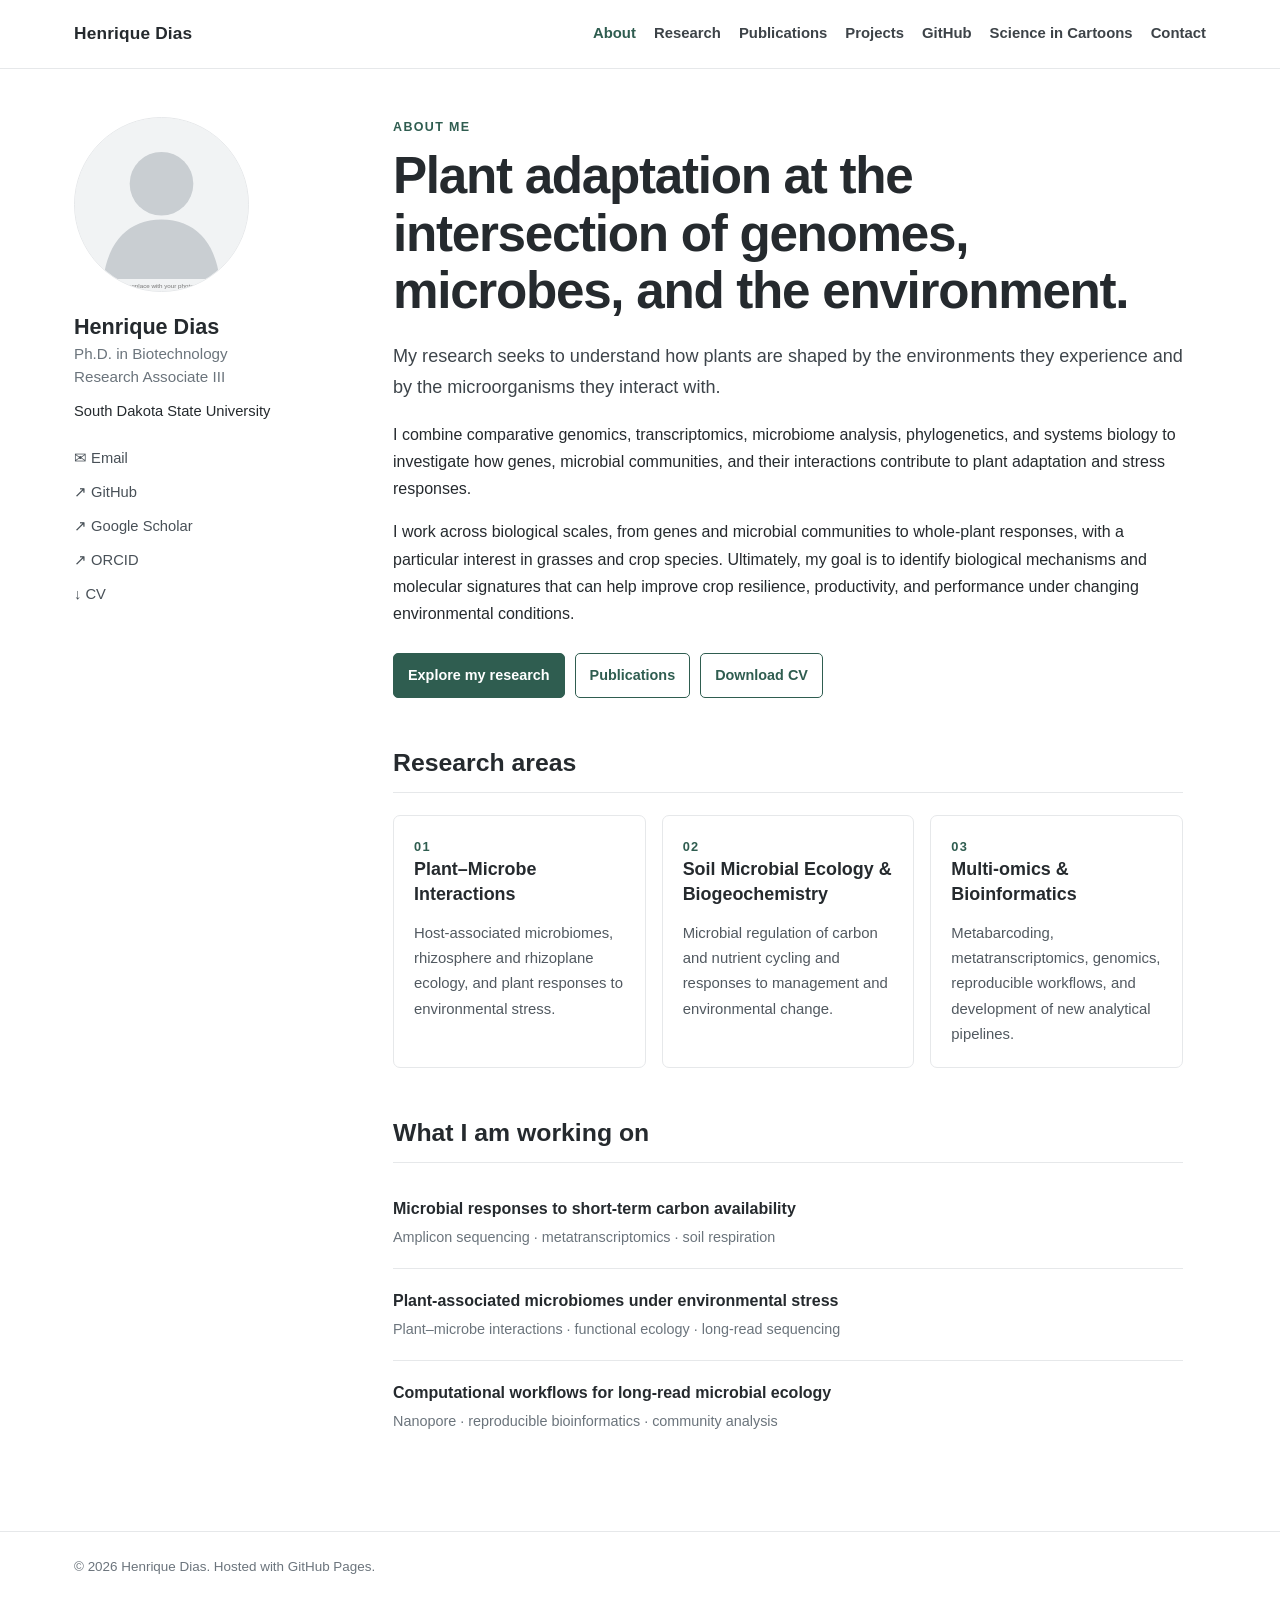
==== index.html @ 5ff7c1b1 "Revise personal introduction and research description Updated the content to reflect new research fo" ====
<!DOCTYPE html>
<html lang="en">
<head>
  <meta charset="UTF-8">
  <meta name="viewport" content="width=device-width, initial-scale=1.0">
  <meta name="description" content="Academic website of Henrique Dias — plant–soil–microbe interactions, microbial ecology, multi-omics and bioinformatics.">
  <title>About | Henrique Dias</title>
  <link rel="stylesheet" href="assets/css/style.css">
</head>
<body>
  <header class="site-header">
    <div class="header-inner">
      <a class="brand" href="index.html">Henrique Dias</a>
      <nav class="nav" aria-label="Main navigation">
        <a class="active" href="index.html">About</a>
<a class="" href="research.html">Research</a>
<a class="" href="publications.html">Publications</a>
<a class="" href="projects.html">Projects</a>
<a class="" href="github.html">GitHub</a>
<a class="" href="cartoons.html">Science in Cartoons</a>
<a class="" href="contact.html">Contact</a>
      </nav>
    </div>
  </header>

  <main class="page-shell">
    
    <aside class="sidebar">
      <img class="profile-photo" src="assets/images/profile.svg" alt="Henrique Dias profile photo">
      <div>
        <h2 class="profile-name">Henrique Dias</h2>
        <p class="profile-title">Ph.D. in Biotechnology<br>Research Associate III</p>
        <p class="profile-affiliation">South Dakota State University</p>
      </div>
      <ul class="profile-links">
        <li><a href="mailto:YOUR_EMAIL_HERE">✉ Email</a></li>
        <li><a href="https://github.com/henrimdias">↗ GitHub</a></li>
        <li><a href="#">↗ Google Scholar</a></li>
        <li><a href="#">↗ ORCID</a></li>
        <li><a href="#">↓ CV</a></li>
      </ul>
    </aside>
    
    <section class="content">
      
<div class="eyebrow">About me</div>
<h1>Plant adaptation at the intersection of genomes, microbes, and the environment.</h1>

<p class="lead">
  My research seeks to understand how plants are shaped by the environments they experience
  and by the microorganisms they interact with.
</p>

<p>
  I combine comparative genomics, transcriptomics, microbiome analysis, phylogenetics,
  and systems biology to investigate how genes, microbial communities, and their interactions
  contribute to plant adaptation and stress responses.
</p>

<p>
  I work across biological scales, from genes and microbial communities to whole-plant responses,
  with a particular interest in grasses and crop species. Ultimately, my goal is to identify
  biological mechanisms and molecular signatures that can help improve crop resilience,
  productivity, and performance under changing environmental conditions.
</p>

<div class="button-row">
  <a class="button primary" href="research.html">Explore my research</a>
  <a class="button" href="publications.html">Publications</a>
  <a class="button" href="#">Download CV</a>
</div>

<h2>Research areas</h2>
<div class="cards">
  <div class="card">
    <div class="number">01</div>
    <h3>Plant–Microbe Interactions</h3>
    <p>Host-associated microbiomes, rhizosphere and rhizoplane ecology, and plant responses to environmental stress.</p>
  </div>
  <div class="card">
    <div class="number">02</div>
    <h3>Soil Microbial Ecology & Biogeochemistry</h3>
    <p>Microbial regulation of carbon and nutrient cycling and responses to management and environmental change.</p>
  </div>
  <div class="card">
    <div class="number">03</div>
    <h3>Multi-omics & Bioinformatics</h3>
    <p>Metabarcoding, metatranscriptomics, genomics, reproducible workflows, and development of new analytical pipelines.</p>
  </div>
</div>

<h2>What I am working on</h2>
<div class="item">
  <div class="item-title">Microbial responses to short-term carbon availability</div>
  <div class="item-meta">Amplicon sequencing · metatranscriptomics · soil respiration</div>
</div>
<div class="item">
  <div class="item-title">Plant-associated microbiomes under environmental stress</div>
  <div class="item-meta">Plant–microbe interactions · functional ecology · long-read sequencing</div>
</div>
<div class="item">
  <div class="item-title">Computational workflows for long-read microbial ecology</div>
  <div class="item-meta">Nanopore · reproducible bioinformatics · community analysis</div>
</div>

    </section>
  </main>

  <footer class="site-footer">
    <div class="footer-inner">© 2026 Henrique Dias. Hosted with GitHub Pages.</div>
  </footer>
</body>
</html>
---- assets/css/style.css ----
:root {
  --bg: #ffffff;
  --text: #252a2e;
  --muted: #6b747c;
  --line: #e6e8ea;
  --soft: #f6f7f8;
  --accent: #2f5d50;
  --accent-dark: #21463c;
  --max: 1180px;
}

* { box-sizing: border-box; }

html { scroll-behavior: smooth; }

body {
  margin: 0;
  background: var(--bg);
  color: var(--text);
  font-family: -apple-system, BlinkMacSystemFont, "Segoe UI", Roboto, Helvetica, Arial, sans-serif;
  line-height: 1.7;
}

a {
  color: var(--accent);
  text-decoration: none;
}

a:hover { text-decoration: underline; }

.site-header {
  border-bottom: 1px solid var(--line);
  background: rgba(255,255,255,.96);
  position: sticky;
  top: 0;
  z-index: 100;
}

.header-inner {
  max-width: var(--max);
  margin: 0 auto;
  padding: 0 24px;
  min-height: 68px;
  display: flex;
  align-items: center;
  justify-content: space-between;
  gap: 24px;
}

.brand {
  color: var(--text);
  font-size: 1.08rem;
  font-weight: 700;
  letter-spacing: .01em;
}

.brand:hover { text-decoration: none; }

.nav {
  display: flex;
  flex-wrap: wrap;
  gap: 18px;
  justify-content: flex-end;
}

.nav a {
  color: #3d4348;
  font-size: .93rem;
  font-weight: 600;
}

.nav a.active { color: var(--accent); }

.page-shell {
  max-width: var(--max);
  margin: 0 auto;
  padding: 48px 24px 80px;
  display: grid;
  grid-template-columns: 255px minmax(0, 1fr);
  gap: 64px;
}

.sidebar {
  align-self: start;
  position: sticky;
  top: 112px;
}

.profile-photo {
  width: 175px;
  height: 175px;
  object-fit: cover;
  border-radius: 50%;
  display: block;
  margin-bottom: 22px;
  border: 1px solid var(--line);
  background: var(--soft);
}

.profile-name {
  margin: 0 0 3px;
  font-size: 1.35rem;
  line-height: 1.2;
}

.profile-title {
  margin: 0 0 10px;
  color: var(--muted);
  font-size: .95rem;
  line-height: 1.5;
}

.profile-affiliation {
  margin: 0 0 20px;
  font-size: .92rem;
}

.profile-links {
  list-style: none;
  padding: 0;
  margin: 18px 0 0;
}

.profile-links li { margin: 7px 0; }

.profile-links a {
  color: #485057;
  font-size: .92rem;
}

.content {
  min-width: 0;
  max-width: 790px;
}

.content h1 {
  margin: 0 0 22px;
  font-size: clamp(2rem, 4vw, 3.25rem);
  line-height: 1.12;
  letter-spacing: -.025em;
}

.content h2 {
  margin-top: 44px;
  margin-bottom: 14px;
  font-size: 1.55rem;
  border-bottom: 1px solid var(--line);
  padding-bottom: 8px;
}

.content h3 {
  margin-top: 28px;
  margin-bottom: 8px;
  font-size: 1.12rem;
}

.lead {
  font-size: 1.13rem;
  color: #3e454b;
}

.eyebrow {
  color: var(--accent);
  font-size: .78rem;
  font-weight: 800;
  text-transform: uppercase;
  letter-spacing: .11em;
  margin-bottom: 9px;
}

.button-row {
  display: flex;
  flex-wrap: wrap;
  gap: 10px;
  margin: 26px 0 10px;
}

.button {
  display: inline-block;
  border: 1px solid var(--accent);
  color: var(--accent);
  padding: 9px 14px;
  border-radius: 5px;
  font-size: .9rem;
  font-weight: 700;
}

.button.primary {
  background: var(--accent);
  color: white;
}

.button:hover {
  text-decoration: none;
  background: var(--soft);
}

.button.primary:hover {
  background: var(--accent-dark);
}

.cards {
  display: grid;
  grid-template-columns: repeat(3, minmax(0, 1fr));
  gap: 16px;
  margin-top: 22px;
}

.card {
  border: 1px solid var(--line);
  border-radius: 7px;
  padding: 20px;
  background: #fff;
}

.card h3 {
  margin-top: 0;
  line-height: 1.35;
}

.card p {
  font-size: .93rem;
  color: #515960;
  margin-bottom: 0;
}

.number {
  color: var(--accent);
  font-size: .8rem;
  font-weight: 800;
  letter-spacing: .1em;
}

.item {
  border-bottom: 1px solid var(--line);
  padding: 18px 0;
}

.item:last-child { border-bottom: 0; }

.item-title {
  font-weight: 700;
  margin-bottom: 3px;
}

.item-meta {
  color: var(--muted);
  font-size: .9rem;
}

.tags {
  display: flex;
  flex-wrap: wrap;
  gap: 7px;
  margin-top: 12px;
}

.tag {
  background: var(--soft);
  border: 1px solid var(--line);
  border-radius: 999px;
  padding: 4px 9px;
  font-size: .78rem;
  color: #596168;
}

.note {
  border-left: 4px solid var(--accent);
  background: var(--soft);
  padding: 14px 16px;
  margin: 24px 0;
}

.placeholder {
  border: 1px dashed #b8bec3;
  background: var(--soft);
  border-radius: 7px;
  padding: 28px 18px;
  text-align: center;
  color: var(--muted);
}

.site-footer {
  border-top: 1px solid var(--line);
  color: var(--muted);
  font-size: .84rem;
}

.footer-inner {
  max-width: var(--max);
  margin: 0 auto;
  padding: 24px;
}

@media (max-width: 900px) {
  .header-inner {
    align-items: flex-start;
    flex-direction: column;
    padding-top: 17px;
    padding-bottom: 17px;
  }

  .nav {
    justify-content: flex-start;
    gap: 12px 16px;
  }

  .page-shell {
    grid-template-columns: 1fr;
    gap: 35px;
    padding-top: 34px;
  }

  .sidebar {
    position: static;
    display: grid;
    grid-template-columns: 120px 1fr;
    column-gap: 20px;
    align-items: center;
  }

  .profile-photo {
    width: 115px;
    height: 115px;
    margin: 0;
  }

  .profile-links {
    grid-column: 1 / -1;
    display: flex;
    flex-wrap: wrap;
    gap: 5px 16px;
    margin-top: 18px;
  }

  .cards { grid-template-columns: 1fr; }
}

@media (max-width: 540px) {
  .nav { font-size: .88rem; }
  .sidebar { grid-template-columns: 88px 1fr; }
  .profile-photo { width: 82px; height: 82px; }
  .page-shell { padding-left: 18px; padding-right: 18px; }
}
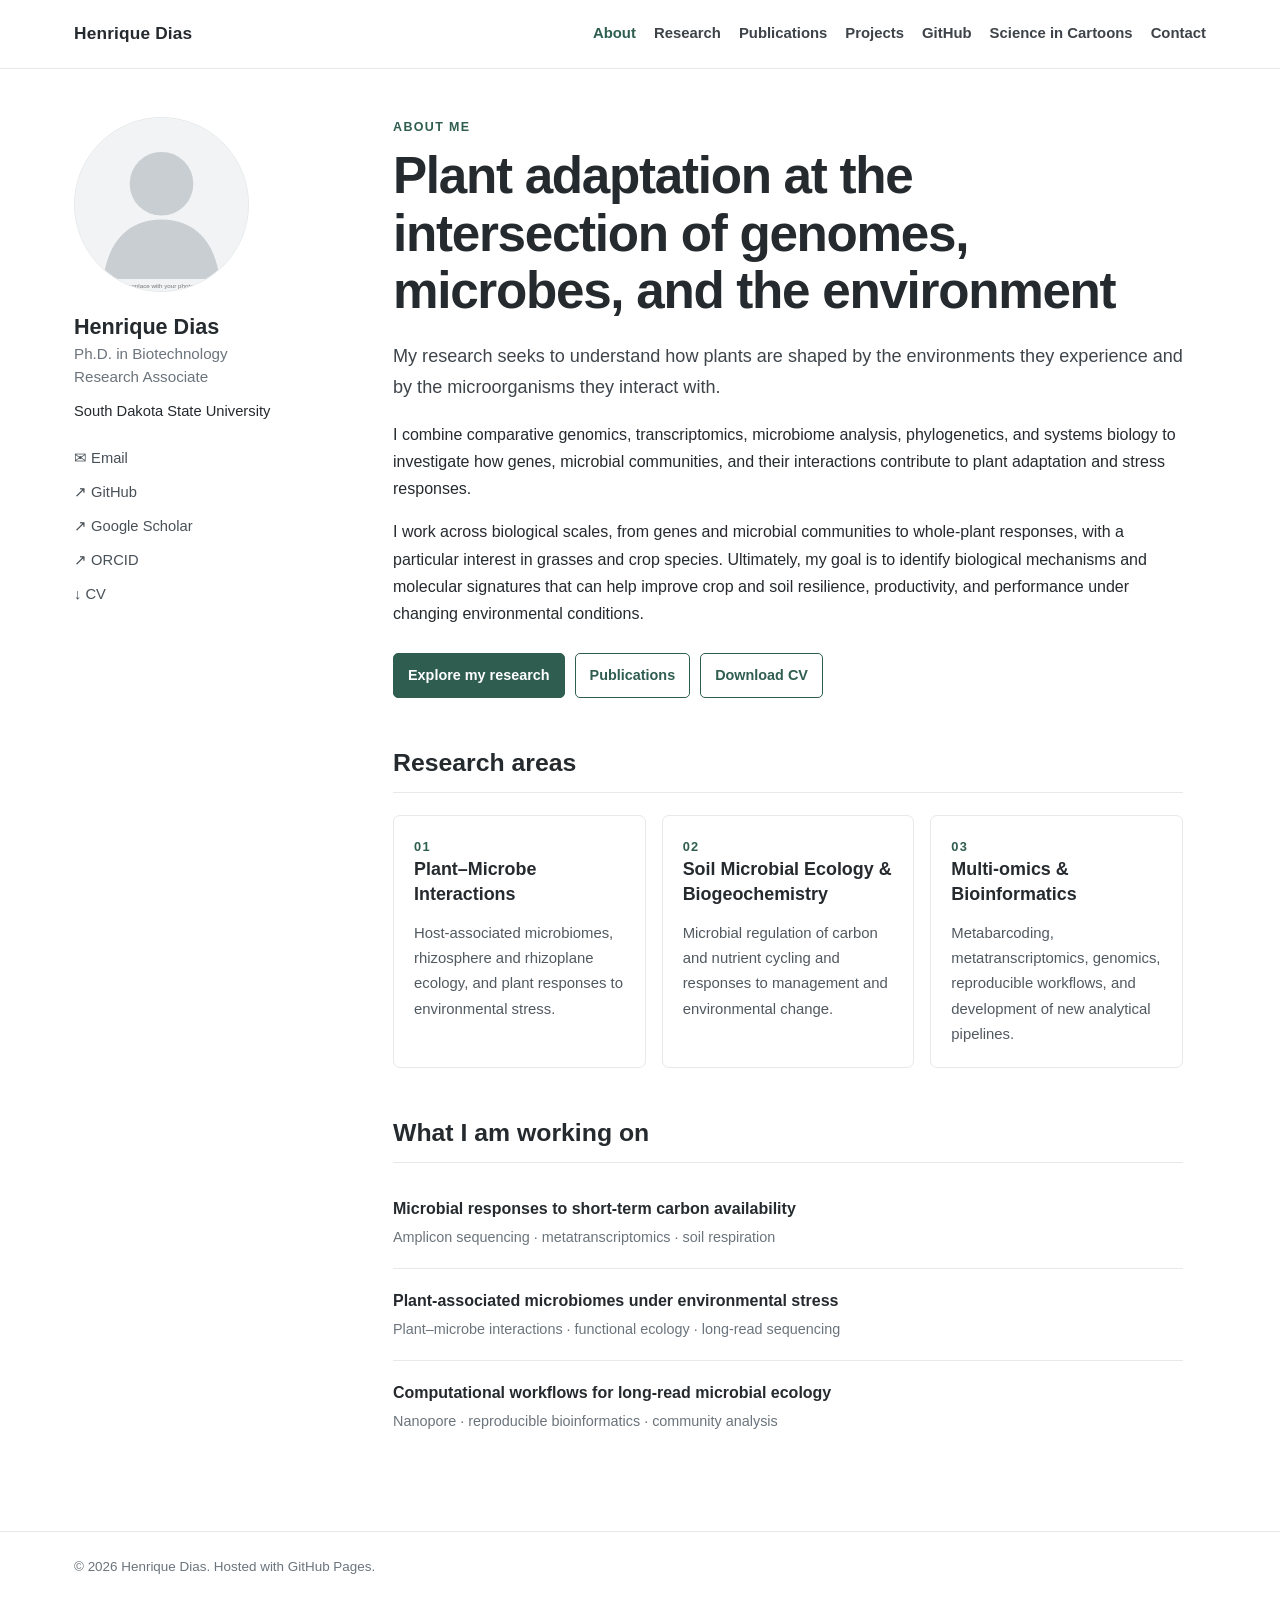
==== commit 097a8486: "Modify profile title and enhance content description Updated profile title and improved text clarity" ====
--- a/index.html
+++ b/index.html
@@ -29,7 +29,7 @@
       <img class="profile-photo" src="assets/images/profile.svg" alt="Henrique Dias profile photo">
       <div>
         <h2 class="profile-name">Henrique Dias</h2>
-        <p class="profile-title">Ph.D. in Biotechnology<br>Research Associate III</p>
+        <p class="profile-title">Ph.D. in Biotechnology<br>Research Associate</p>
         <p class="profile-affiliation">South Dakota State University</p>
       </div>
       <ul class="profile-links">
@@ -44,7 +44,7 @@
     <section class="content">
       
 <div class="eyebrow">About me</div>
-<h1>Plant adaptation at the intersection of genomes, microbes, and the environment.</h1>
+<h1>Plant adaptation at the intersection of genomes, microbes, and the environment</h1>
 
 <p class="lead">
   My research seeks to understand how plants are shaped by the environments they experience
@@ -60,7 +60,7 @@
 <p>
   I work across biological scales, from genes and microbial communities to whole-plant responses,
   with a particular interest in grasses and crop species. Ultimately, my goal is to identify
-  biological mechanisms and molecular signatures that can help improve crop resilience,
+  biological mechanisms and molecular signatures that can help improve crop and soil resilience,
   productivity, and performance under changing environmental conditions.
 </p>
 
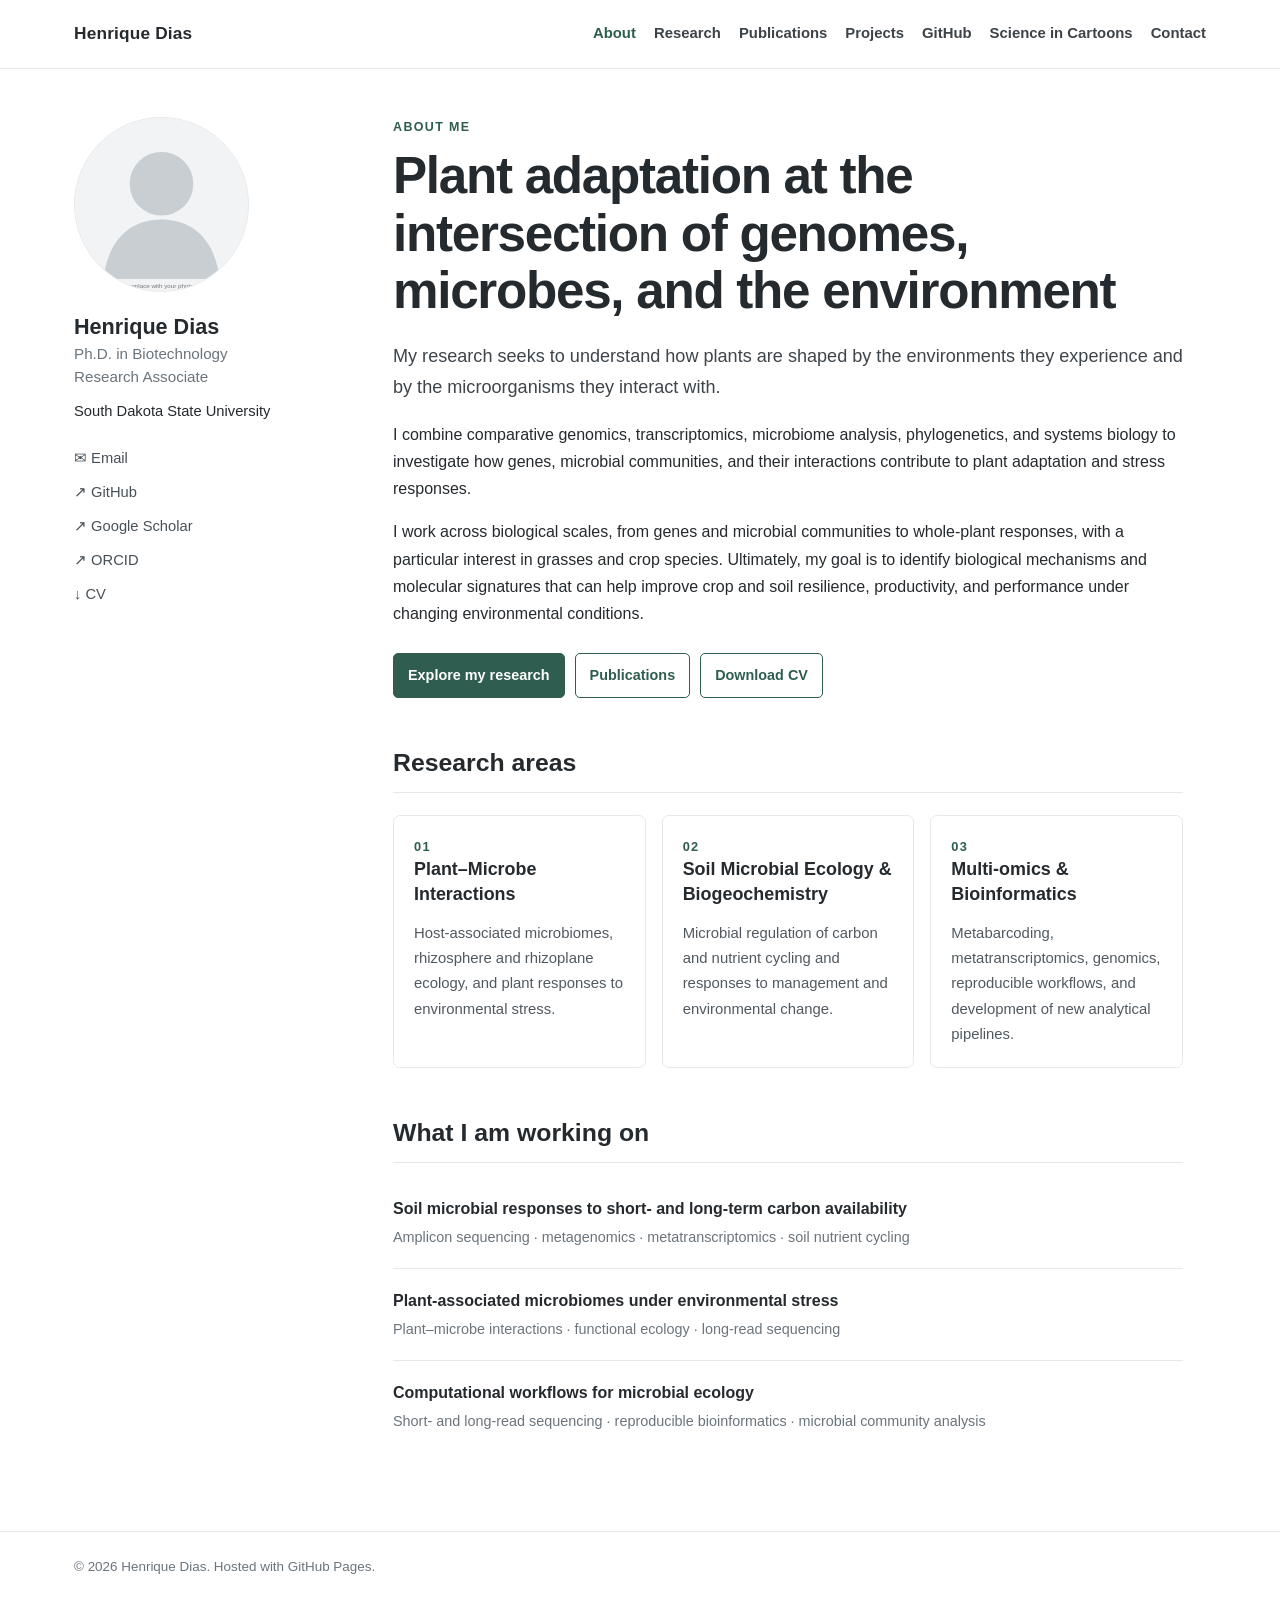
==== commit f83212ec: "Update project descriptions in index.html" ====
--- a/index.html
+++ b/index.html
@@ -90,17 +90,32 @@
 </div>
 
 <h2>What I am working on</h2>
+
 <div class="item">
-  <div class="item-title">Microbial responses to short-term carbon availability</div>
-  <div class="item-meta">Amplicon sequencing · metatranscriptomics · soil respiration</div>
+  <div class="item-title">
+    Soil microbial responses to short- and long-term carbon availability
+  </div>
+  <div class="item-meta">
+    Amplicon sequencing · metagenomics · metatranscriptomics · soil nutrient cycling
+  </div>
 </div>
+
 <div class="item">
-  <div class="item-title">Plant-associated microbiomes under environmental stress</div>
-  <div class="item-meta">Plant–microbe interactions · functional ecology · long-read sequencing</div>
+  <div class="item-title">
+    Plant-associated microbiomes under environmental stress
+  </div>
+  <div class="item-meta">
+    Plant–microbe interactions · functional ecology · long-read sequencing
+  </div>
 </div>
+
 <div class="item">
-  <div class="item-title">Computational workflows for long-read microbial ecology</div>
-  <div class="item-meta">Nanopore · reproducible bioinformatics · community analysis</div>
+  <div class="item-title">
+    Computational workflows for microbial ecology
+  </div>
+  <div class="item-meta">
+    Short- and long-read sequencing · reproducible bioinformatics · microbial community analysis
+  </div>
 </div>
 
     </section>
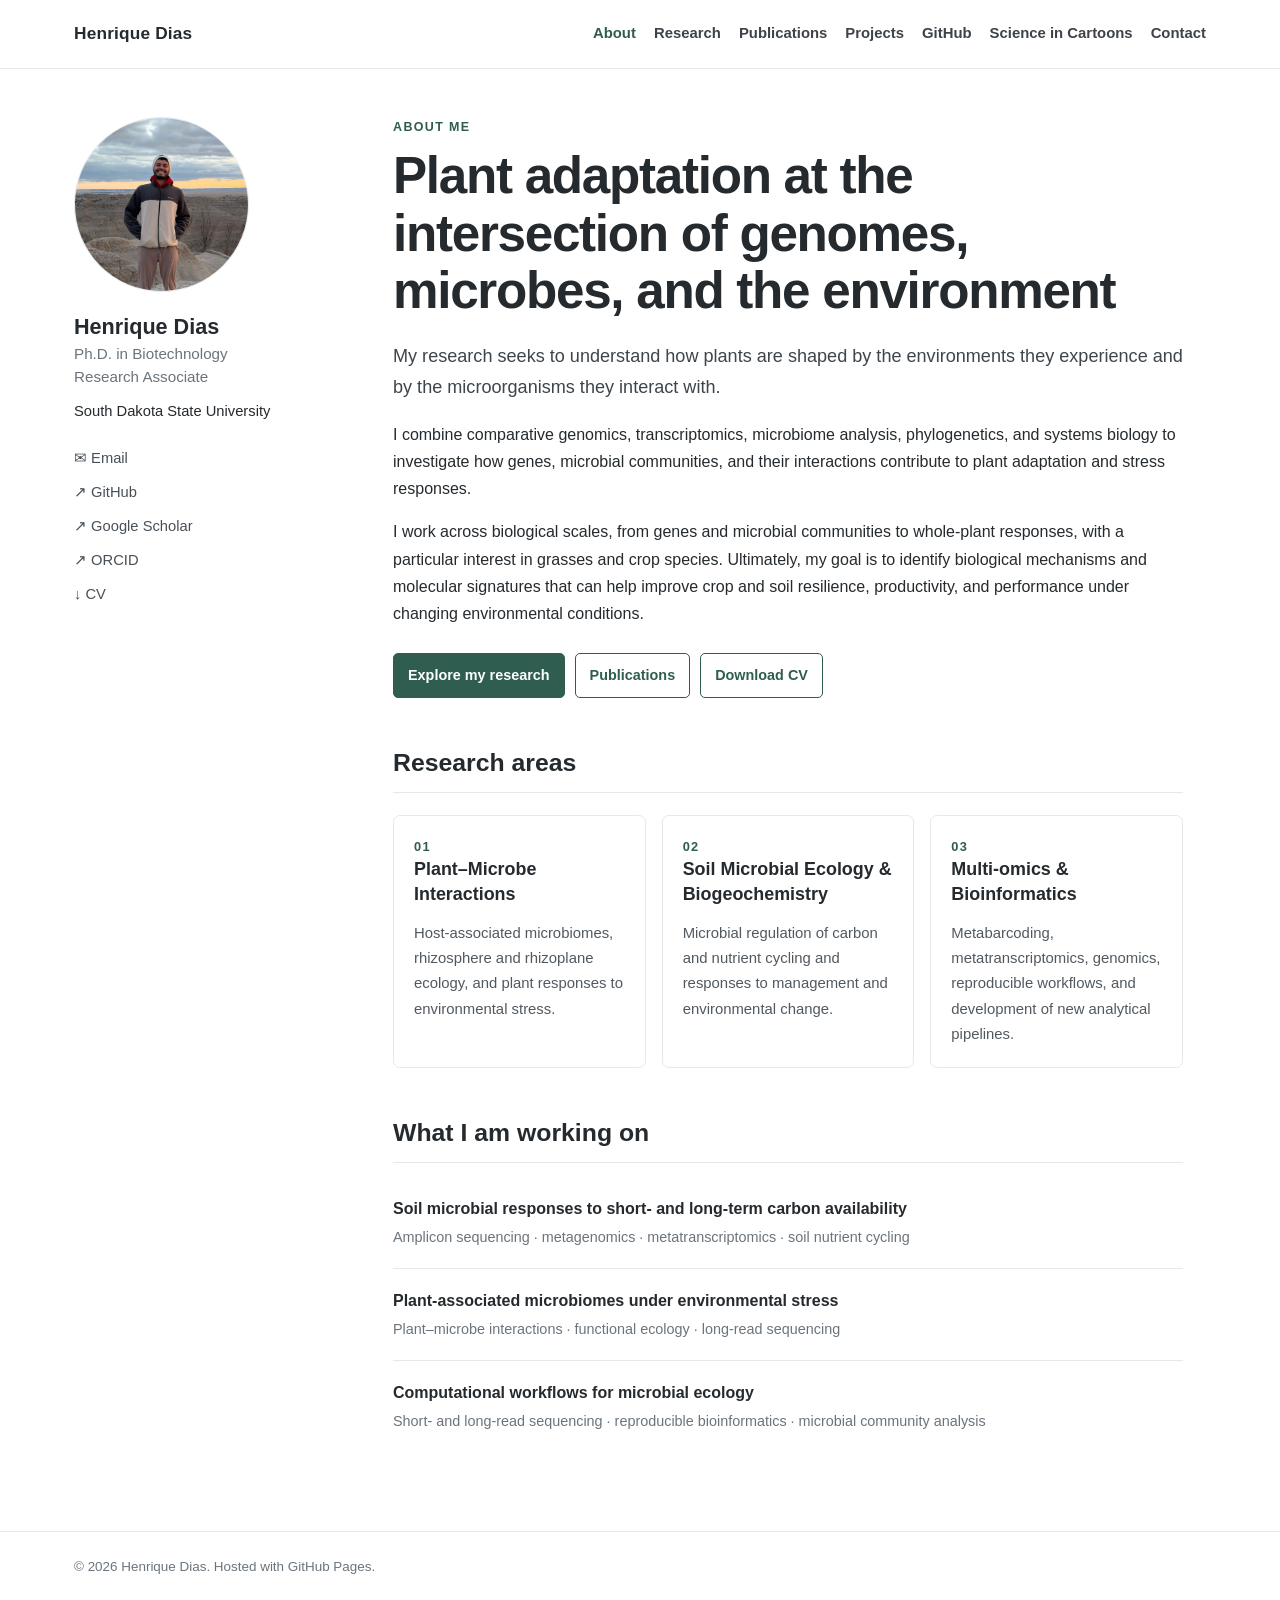
==== commit 379e6d10: "Update profile image format and meta description" ====
--- a/index.html
+++ b/index.html
@@ -3,7 +3,7 @@
 <head>
   <meta charset="UTF-8">
   <meta name="viewport" content="width=device-width, initial-scale=1.0">
-  <meta name="description" content="Academic website of Henrique Dias — plant–soil–microbe interactions, microbial ecology, multi-omics and bioinformatics.">
+  <meta name="description" content="Academic website of Henrique Dias — plant-soil-microbe interactions, microbial ecology, multi-omics and bioinformatics.">
   <title>About | Henrique Dias</title>
   <link rel="stylesheet" href="assets/css/style.css">
 </head>
@@ -26,7 +26,7 @@
   <main class="page-shell">
     
     <aside class="sidebar">
-      <img class="profile-photo" src="assets/images/profile.svg" alt="Henrique Dias profile photo">
+      <img class="profile-photo" src="assets/images/profile.jpeg" alt="Henrique Dias profile photo">
       <div>
         <h2 class="profile-name">Henrique Dias</h2>
         <p class="profile-title">Ph.D. in Biotechnology<br>Research Associate</p>
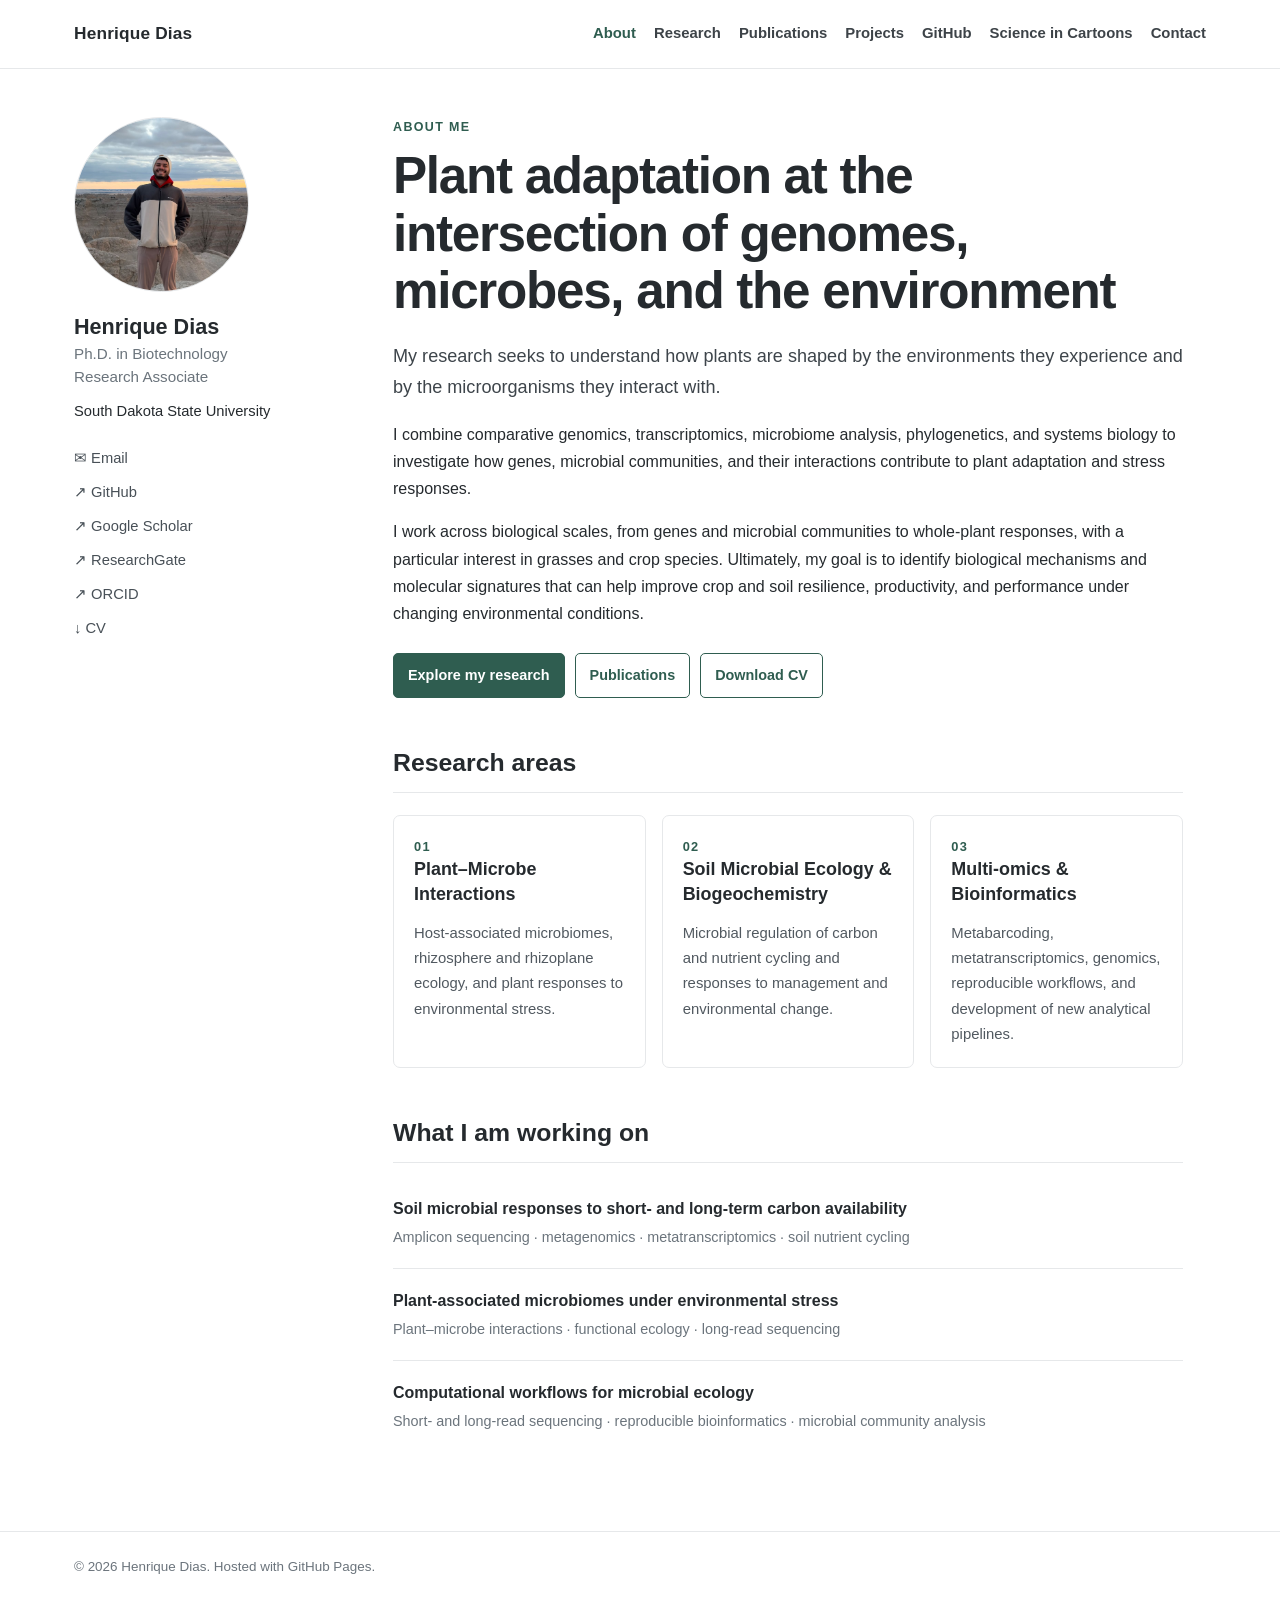
==== commit 4adaf92c: "Refactor index.html for improved content and structure Updated the description meta tag and modified" ====
--- a/index.html
+++ b/index.html
@@ -1,128 +1,373 @@
 <!DOCTYPE html>
 <html lang="en">
+
 <head>
   <meta charset="UTF-8">
-  <meta name="viewport" content="width=device-width, initial-scale=1.0">
-  <meta name="description" content="Academic website of Henrique Dias — plant-soil-microbe interactions, microbial ecology, multi-omics and bioinformatics.">
+
+  <meta name="viewport"
+        content="width=device-width, initial-scale=1.0">
+
+  <meta name="description"
+        content="Academic website of Henrique Dias — plant adaptation, plant–microbe interactions, microbial ecology, comparative genomics, multi-omics and bioinformatics.">
+
   <title>About | Henrique Dias</title>
-  <link rel="stylesheet" href="assets/css/style.css">
+
+  <link rel="stylesheet"
+        href="assets/css/style.css">
 </head>
+
+
 <body>
+
+  <!-- =========================
+       HEADER
+  ========================== -->
+
   <header class="site-header">
+
     <div class="header-inner">
-      <a class="brand" href="index.html">Henrique Dias</a>
-      <nav class="nav" aria-label="Main navigation">
-        <a class="active" href="index.html">About</a>
-<a class="" href="research.html">Research</a>
-<a class="" href="publications.html">Publications</a>
-<a class="" href="projects.html">Projects</a>
-<a class="" href="github.html">GitHub</a>
-<a class="" href="cartoons.html">Science in Cartoons</a>
-<a class="" href="contact.html">Contact</a>
+
+      <a class="brand"
+         href="index.html">
+        Henrique Dias
+      </a>
+
+      <nav class="nav"
+           aria-label="Main navigation">
+
+        <a class="active"
+           href="index.html">
+          About
+        </a>
+
+        <a href="research.html">
+          Research
+        </a>
+
+        <a href="publications.html">
+          Publications
+        </a>
+
+        <a href="projects.html">
+          Projects
+        </a>
+
+        <a href="github.html">
+          GitHub
+        </a>
+
+        <a href="cartoons.html">
+          Science in Cartoons
+        </a>
+
+        <a href="contact.html">
+          Contact
+        </a>
+
       </nav>
+
     </div>
+
   </header>
 
+
+
+  <!-- =========================
+       MAIN PAGE
+  ========================== -->
+
   <main class="page-shell">
-    
+
+
+    <!-- =========================
+         SIDEBAR
+    ========================== -->
+
     <aside class="sidebar">
-      <img class="profile-photo" src="assets/images/profile.jpeg" alt="Henrique Dias profile photo">
+
+      <img class="profile-photo"
+           src="assets/images/profile.jpeg"
+           alt="Henrique Dias profile photo">
+
+
       <div>
-        <h2 class="profile-name">Henrique Dias</h2>
-        <p class="profile-title">Ph.D. in Biotechnology<br>Research Associate</p>
-        <p class="profile-affiliation">South Dakota State University</p>
-      </div>
+
+        <h2 class="profile-name">
+          Henrique Dias
+        </h2>
+
+        <p class="profile-title">
+          Ph.D. in Biotechnology
+          <br>
+          Research Associate
+        </p>
+
+        <p class="profile-affiliation">
+          South Dakota State University
+        </p>
+
+      </div>
+
+
       <ul class="profile-links">
-        <li><a href="mailto:YOUR_EMAIL_HERE">✉ Email</a></li>
-        <li><a href="https://github.com/henrimdias">↗ GitHub</a></li>
-        <li><a href="#">↗ Google Scholar</a></li>
-        <li><a href="#">↗ ORCID</a></li>
-        <li><a href="#">↓ CV</a></li>
+
+        <li>
+          <a href="mailto:henrique.dias@sdstate.edu">
+            ✉ Email
+          </a>
+        </li>
+
+        <li>
+          <a href="https://github.com/henrimdias"
+             target="_blank"
+             rel="noopener">
+            ↗ GitHub
+          </a>
+        </li>
+
+        <li>
+          <a href="https://scholar.google.com/citations?user=R5pRwjsAAAAJ&hl=pt-BR"
+             target="_blank"
+             rel="noopener">
+            ↗ Google Scholar
+          </a>
+        </li>
+
+        <li>
+          <a href="https://www.researchgate.net/profile/Henrique-Moura-Dias"
+             target="_blank"
+             rel="noopener">
+            ↗ ResearchGate
+          </a>
+        </li>
+
+        <li>
+          <a href="https://orcid.org/0000-0002-5157-873X"
+             target="_blank"
+             rel="noopener">
+            ↗ ORCID
+          </a>
+        </li>
+
+        <li>
+          <a href="assets/files/Henrique_Dias_CV.pdf"
+             target="_blank">
+            ↓ CV
+          </a>
+        </li>
+
       </ul>
+
     </aside>
-    
+
+
+
+    <!-- =========================
+         CONTENT
+    ========================== -->
+
     <section class="content">
-      
-<div class="eyebrow">About me</div>
-<h1>Plant adaptation at the intersection of genomes, microbes, and the environment</h1>
-
-<p class="lead">
-  My research seeks to understand how plants are shaped by the environments they experience
-  and by the microorganisms they interact with.
-</p>
-
-<p>
-  I combine comparative genomics, transcriptomics, microbiome analysis, phylogenetics,
-  and systems biology to investigate how genes, microbial communities, and their interactions
-  contribute to plant adaptation and stress responses.
-</p>
-
-<p>
-  I work across biological scales, from genes and microbial communities to whole-plant responses,
-  with a particular interest in grasses and crop species. Ultimately, my goal is to identify
-  biological mechanisms and molecular signatures that can help improve crop and soil resilience,
-  productivity, and performance under changing environmental conditions.
-</p>
-
-<div class="button-row">
-  <a class="button primary" href="research.html">Explore my research</a>
-  <a class="button" href="publications.html">Publications</a>
-  <a class="button" href="#">Download CV</a>
-</div>
-
-<h2>Research areas</h2>
-<div class="cards">
-  <div class="card">
-    <div class="number">01</div>
-    <h3>Plant–Microbe Interactions</h3>
-    <p>Host-associated microbiomes, rhizosphere and rhizoplane ecology, and plant responses to environmental stress.</p>
-  </div>
-  <div class="card">
-    <div class="number">02</div>
-    <h3>Soil Microbial Ecology & Biogeochemistry</h3>
-    <p>Microbial regulation of carbon and nutrient cycling and responses to management and environmental change.</p>
-  </div>
-  <div class="card">
-    <div class="number">03</div>
-    <h3>Multi-omics & Bioinformatics</h3>
-    <p>Metabarcoding, metatranscriptomics, genomics, reproducible workflows, and development of new analytical pipelines.</p>
-  </div>
-</div>
-
-<h2>What I am working on</h2>
-
-<div class="item">
-  <div class="item-title">
-    Soil microbial responses to short- and long-term carbon availability
-  </div>
-  <div class="item-meta">
-    Amplicon sequencing · metagenomics · metatranscriptomics · soil nutrient cycling
-  </div>
-</div>
-
-<div class="item">
-  <div class="item-title">
-    Plant-associated microbiomes under environmental stress
-  </div>
-  <div class="item-meta">
-    Plant–microbe interactions · functional ecology · long-read sequencing
-  </div>
-</div>
-
-<div class="item">
-  <div class="item-title">
-    Computational workflows for microbial ecology
-  </div>
-  <div class="item-meta">
-    Short- and long-read sequencing · reproducible bioinformatics · microbial community analysis
-  </div>
-</div>
+
+
+      <div class="eyebrow">
+        About me
+      </div>
+
+
+      <h1>
+        Plant adaptation at the intersection of genomes, microbes, and the environment
+      </h1>
+
+
+      <p class="lead">
+        My research seeks to understand how plants are shaped by the environments they experience
+        and by the microorganisms they interact with.
+      </p>
+
+
+      <p>
+        I combine comparative genomics, transcriptomics, microbiome analysis, phylogenetics,
+        and systems biology to investigate how genes, microbial communities, and their interactions
+        contribute to plant adaptation and stress responses.
+      </p>
+
+
+      <p>
+        I work across biological scales, from genes and microbial communities to whole-plant responses,
+        with a particular interest in grasses and crop species. Ultimately, my goal is to identify
+        biological mechanisms and molecular signatures that can help improve crop and soil resilience,
+        productivity, and performance under changing environmental conditions.
+      </p>
+
+
+
+      <!-- =========================
+           BUTTONS
+      ========================== -->
+
+      <div class="button-row">
+
+        <a class="button primary"
+           href="research.html">
+          Explore my research
+        </a>
+
+        <a class="button"
+           href="publications.html">
+          Publications
+        </a>
+
+        <a class="button"
+           href="assets/files/Henrique_Dias_CV.pdf"
+           target="_blank">
+          Download CV
+        </a>
+
+      </div>
+
+
+
+      <!-- =========================
+           RESEARCH AREAS
+      ========================== -->
+
+      <h2>
+        Research areas
+      </h2>
+
+
+      <div class="cards">
+
+
+        <div class="card">
+
+          <div class="number">
+            01
+          </div>
+
+          <h3>
+            Plant–Microbe Interactions
+          </h3>
+
+          <p>
+            Host-associated microbiomes, rhizosphere and rhizoplane ecology,
+            and plant responses to environmental stress.
+          </p>
+
+        </div>
+
+
+
+        <div class="card">
+
+          <div class="number">
+            02
+          </div>
+
+          <h3>
+            Soil Microbial Ecology & Biogeochemistry
+          </h3>
+
+          <p>
+            Microbial regulation of carbon and nutrient cycling and responses
+            to management and environmental change.
+          </p>
+
+        </div>
+
+
+
+        <div class="card">
+
+          <div class="number">
+            03
+          </div>
+
+          <h3>
+            Multi-omics & Bioinformatics
+          </h3>
+
+          <p>
+            Metabarcoding, metatranscriptomics, genomics,
+            reproducible workflows, and development of new analytical pipelines.
+          </p>
+
+        </div>
+
+
+      </div>
+
+
+
+      <!-- =========================
+           CURRENT WORK
+      ========================== -->
+
+      <h2>
+        What I am working on
+      </h2>
+
+
+      <div class="item">
+
+        <div class="item-title">
+          Soil microbial responses to short- and long-term carbon availability
+        </div>
+
+        <div class="item-meta">
+          Amplicon sequencing · metagenomics · metatranscriptomics · soil nutrient cycling
+        </div>
+
+      </div>
+
+
+
+      <div class="item">
+
+        <div class="item-title">
+          Plant-associated microbiomes under environmental stress
+        </div>
+
+        <div class="item-meta">
+          Plant–microbe interactions · functional ecology · long-read sequencing
+        </div>
+
+      </div>
+
+
+
+      <div class="item">
+
+        <div class="item-title">
+          Computational workflows for microbial ecology
+        </div>
+
+        <div class="item-meta">
+          Short- and long-read sequencing · reproducible bioinformatics · microbial community analysis
+        </div>
+
+      </div>
+
 
     </section>
+
   </main>
 
+
+
+  <!-- =========================
+       FOOTER
+  ========================== -->
+
   <footer class="site-footer">
-    <div class="footer-inner">© 2026 Henrique Dias. Hosted with GitHub Pages.</div>
+
+    <div class="footer-inner">
+      © 2026 Henrique Dias. Hosted with GitHub Pages.
+    </div>
+
   </footer>
+
+
 </body>
+
 </html>
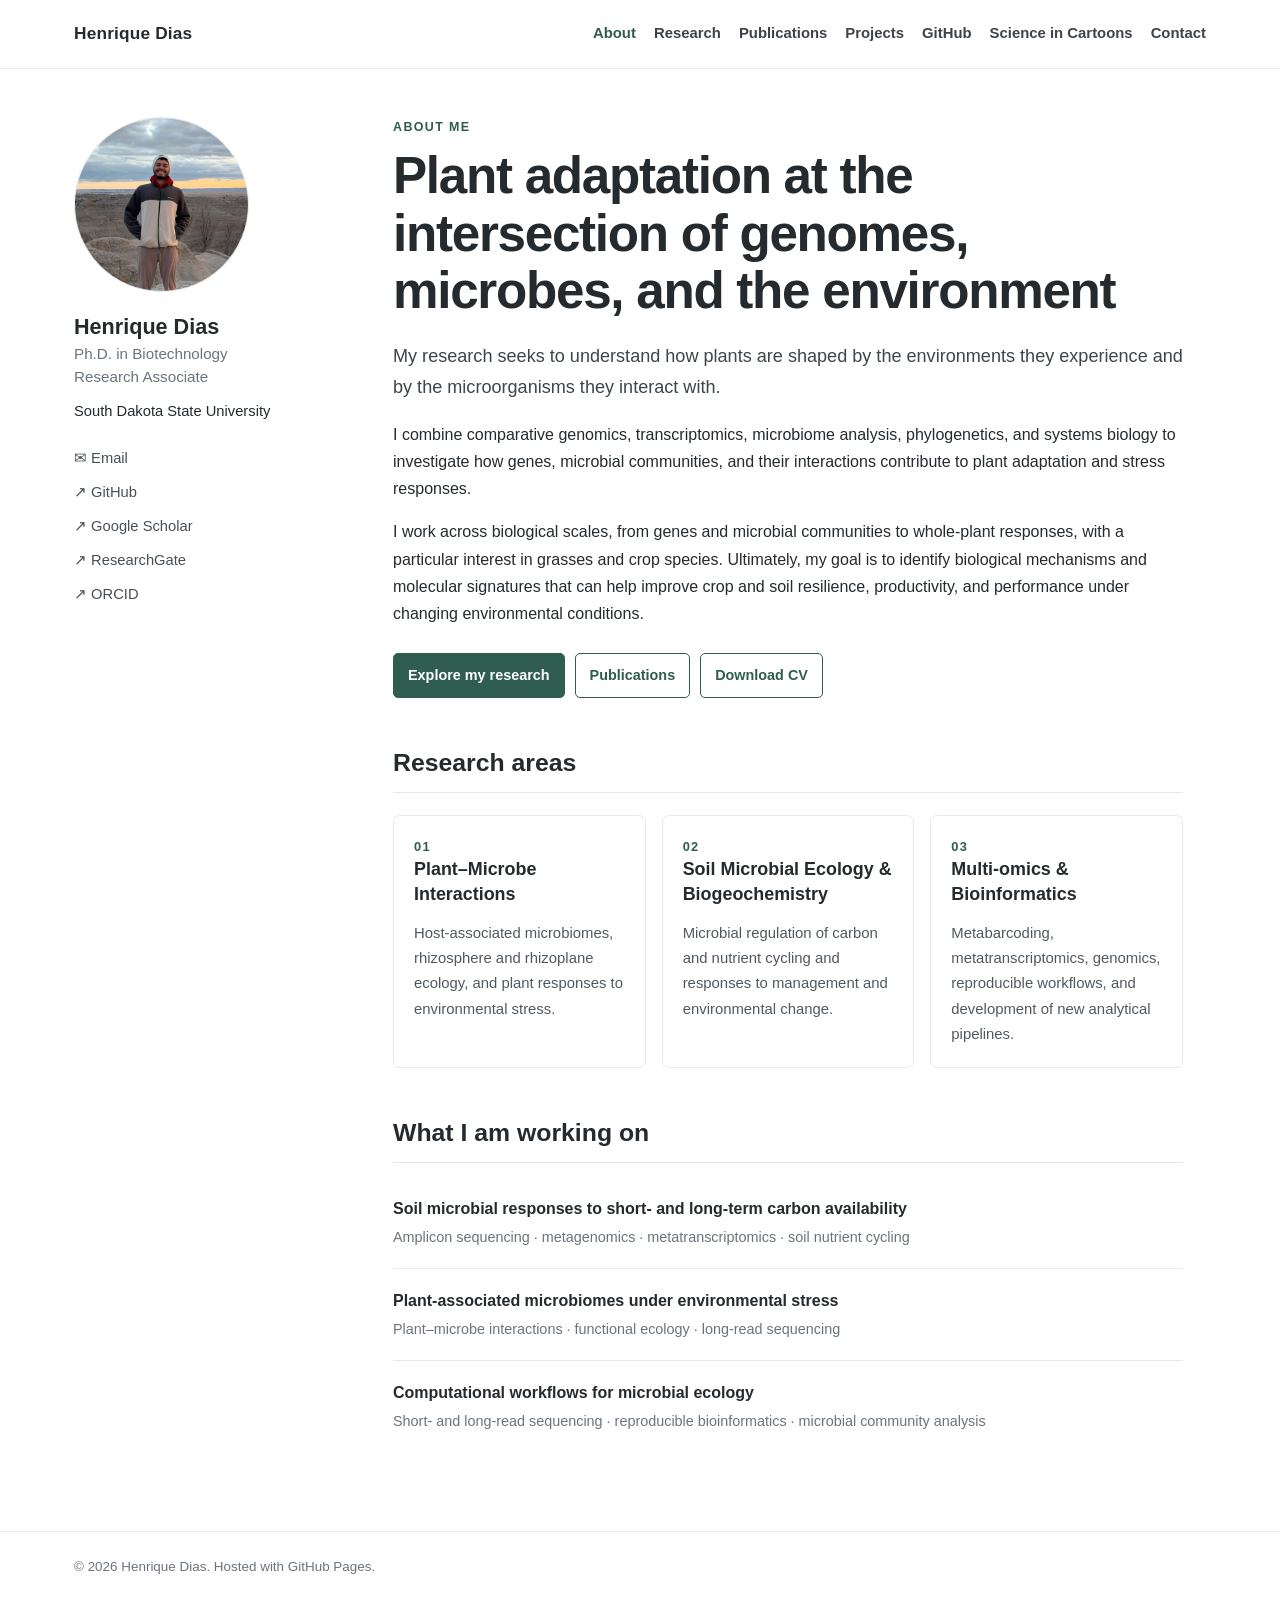
==== commit e6a7367e: "Delete CV link from index.html Removed CV link from the sidebar." ====
--- a/index.html
+++ b/index.html
@@ -149,12 +149,7 @@
           </a>
         </li>
 
-        <li>
-          <a href="assets/files/Henrique_Dias_CV.pdf"
-             target="_blank">
-            ↓ CV
-          </a>
-        </li>
+        
 
       </ul>
 
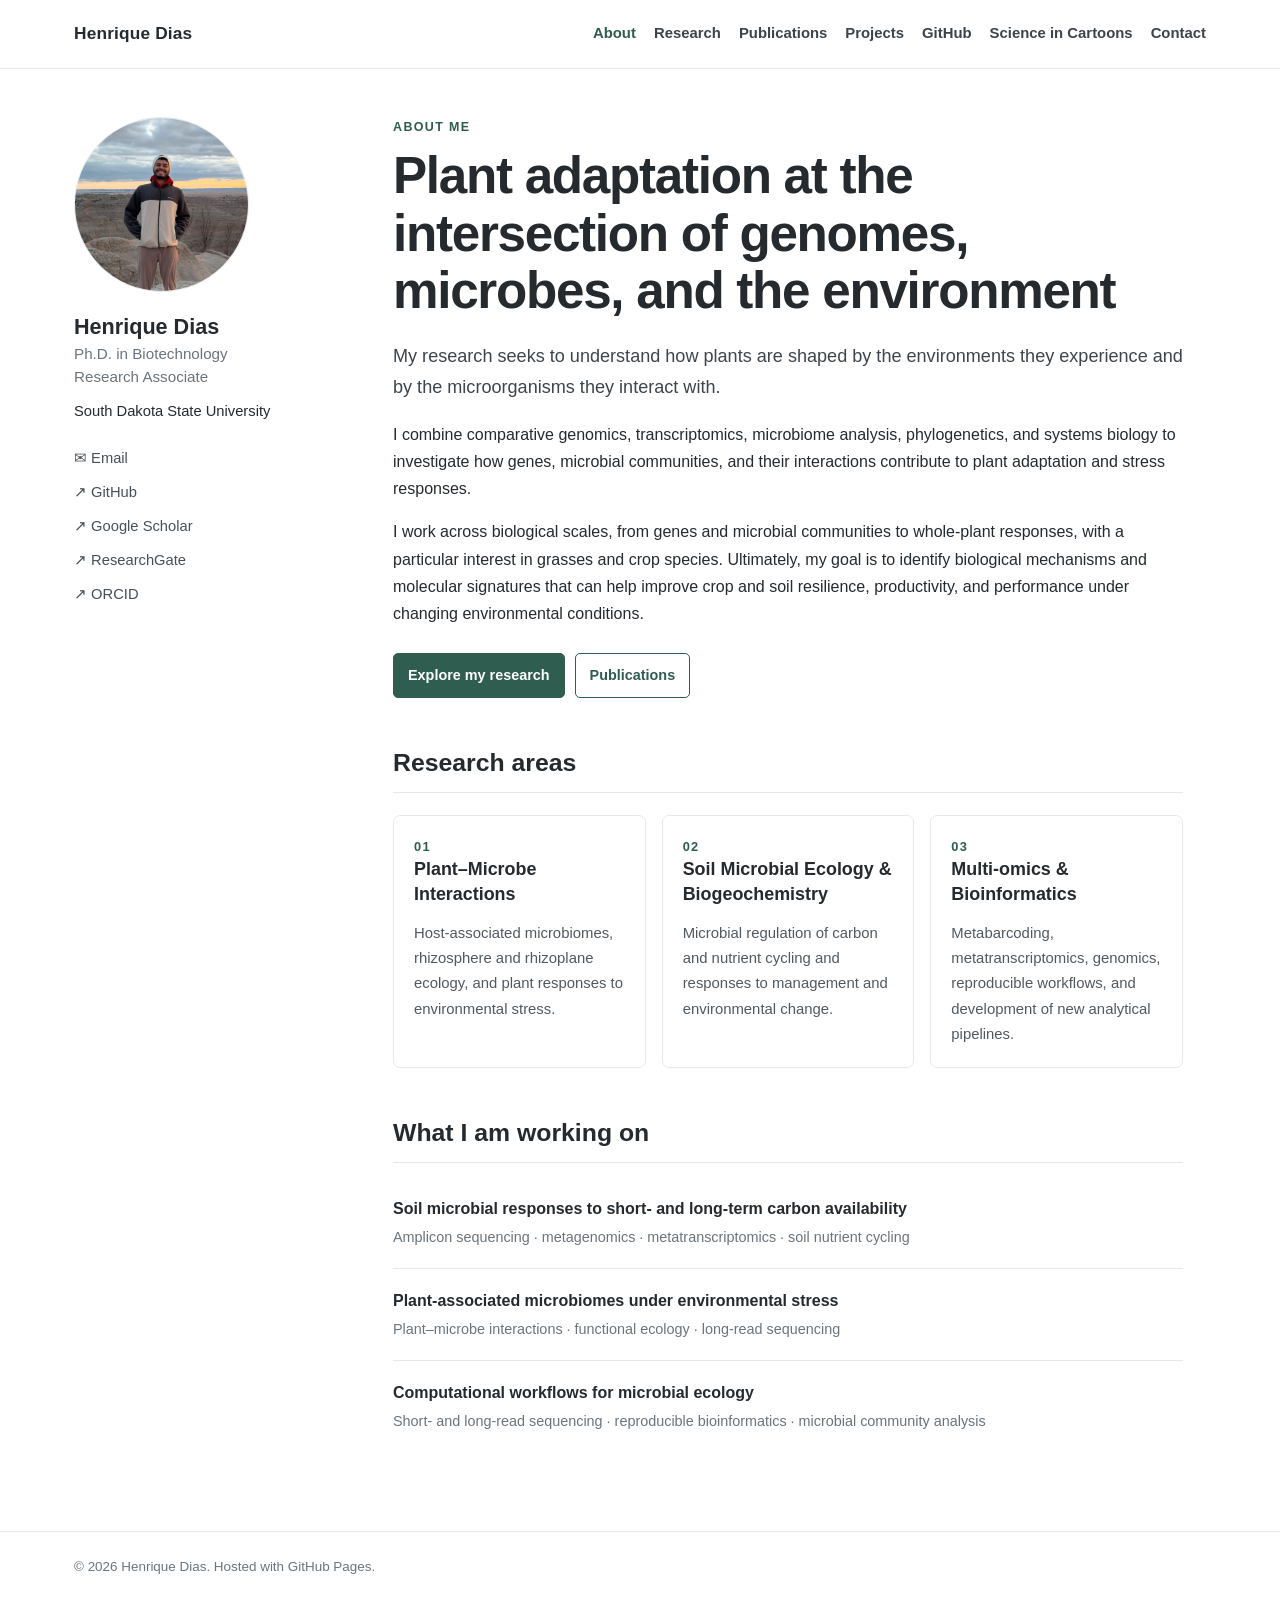
==== commit 1b15d3f8: "Remove CV download link from index.html Removed the CV download link from the index page." ====
--- a/index.html
+++ b/index.html
@@ -212,11 +212,7 @@
           Publications
         </a>
 
-        <a class="button"
-           href="assets/files/Henrique_Dias_CV.pdf"
-           target="_blank">
-          Download CV
-        </a>
+
 
       </div>
 
